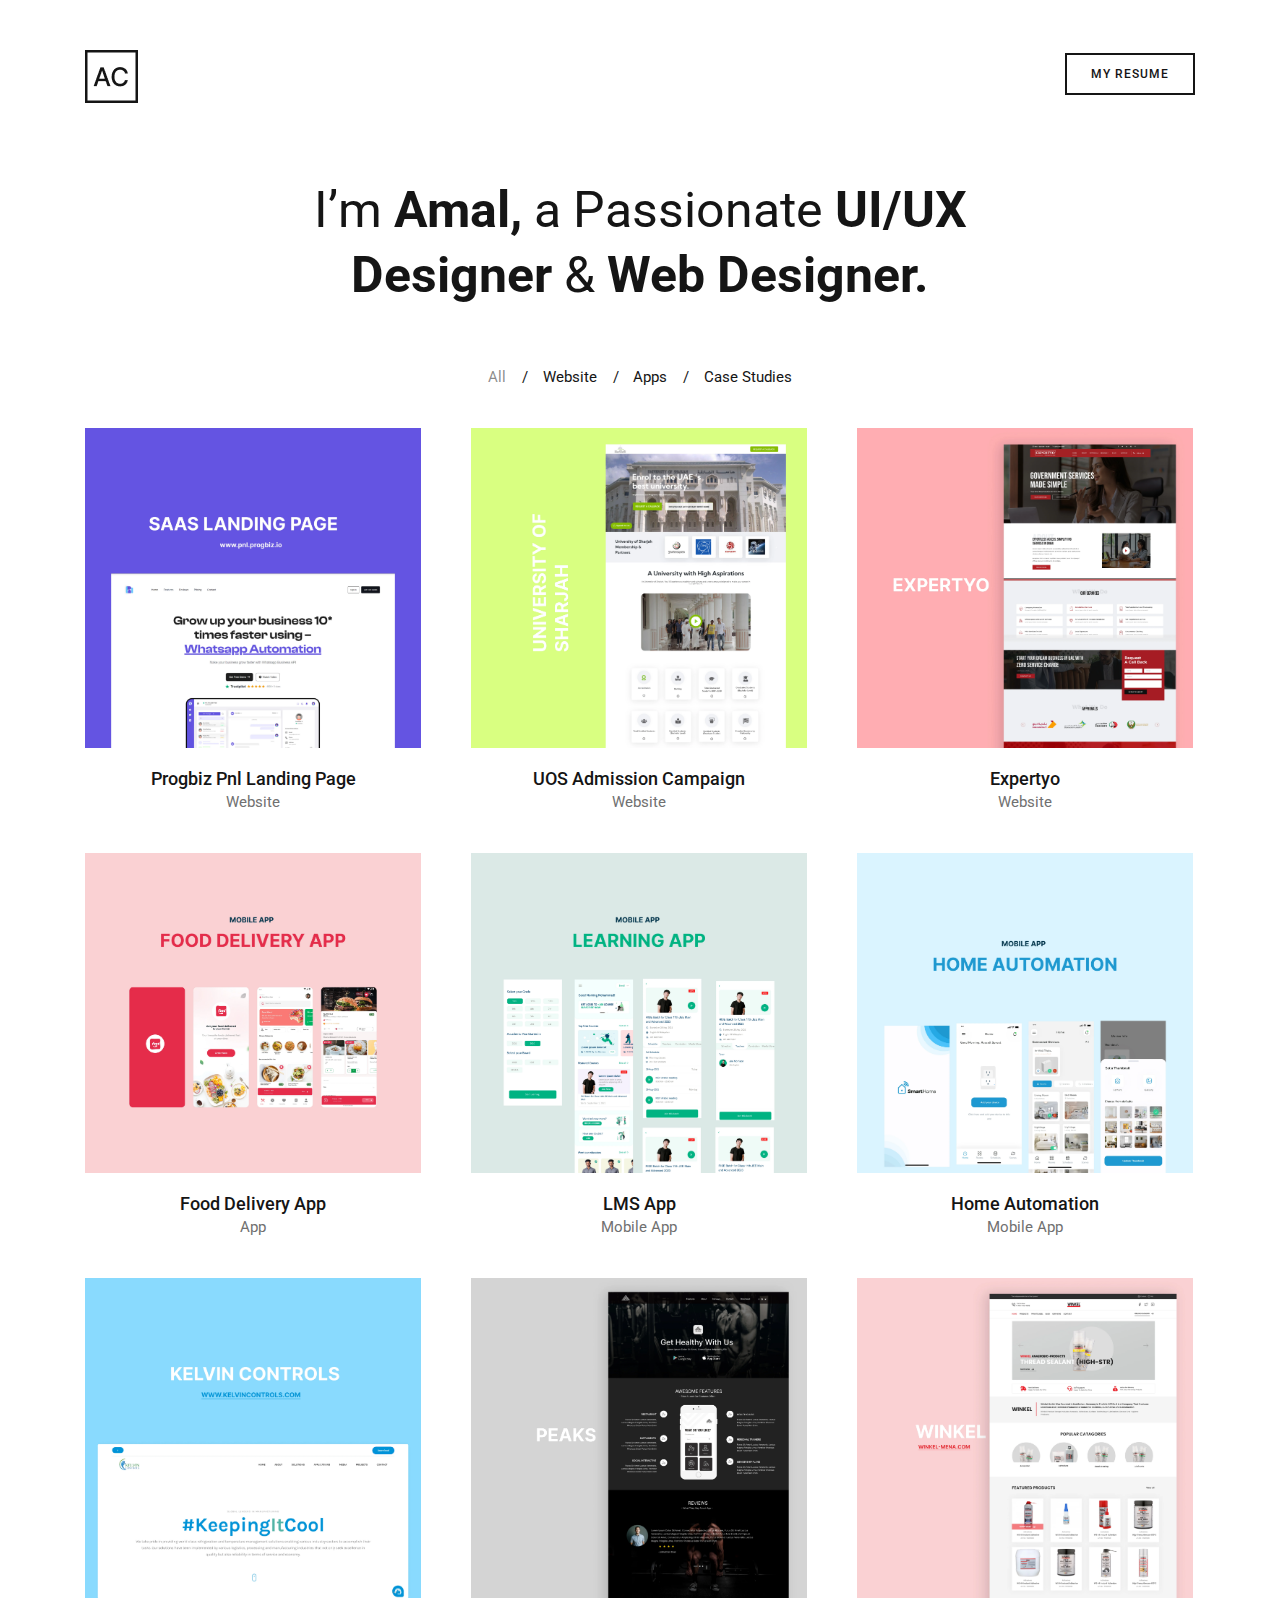
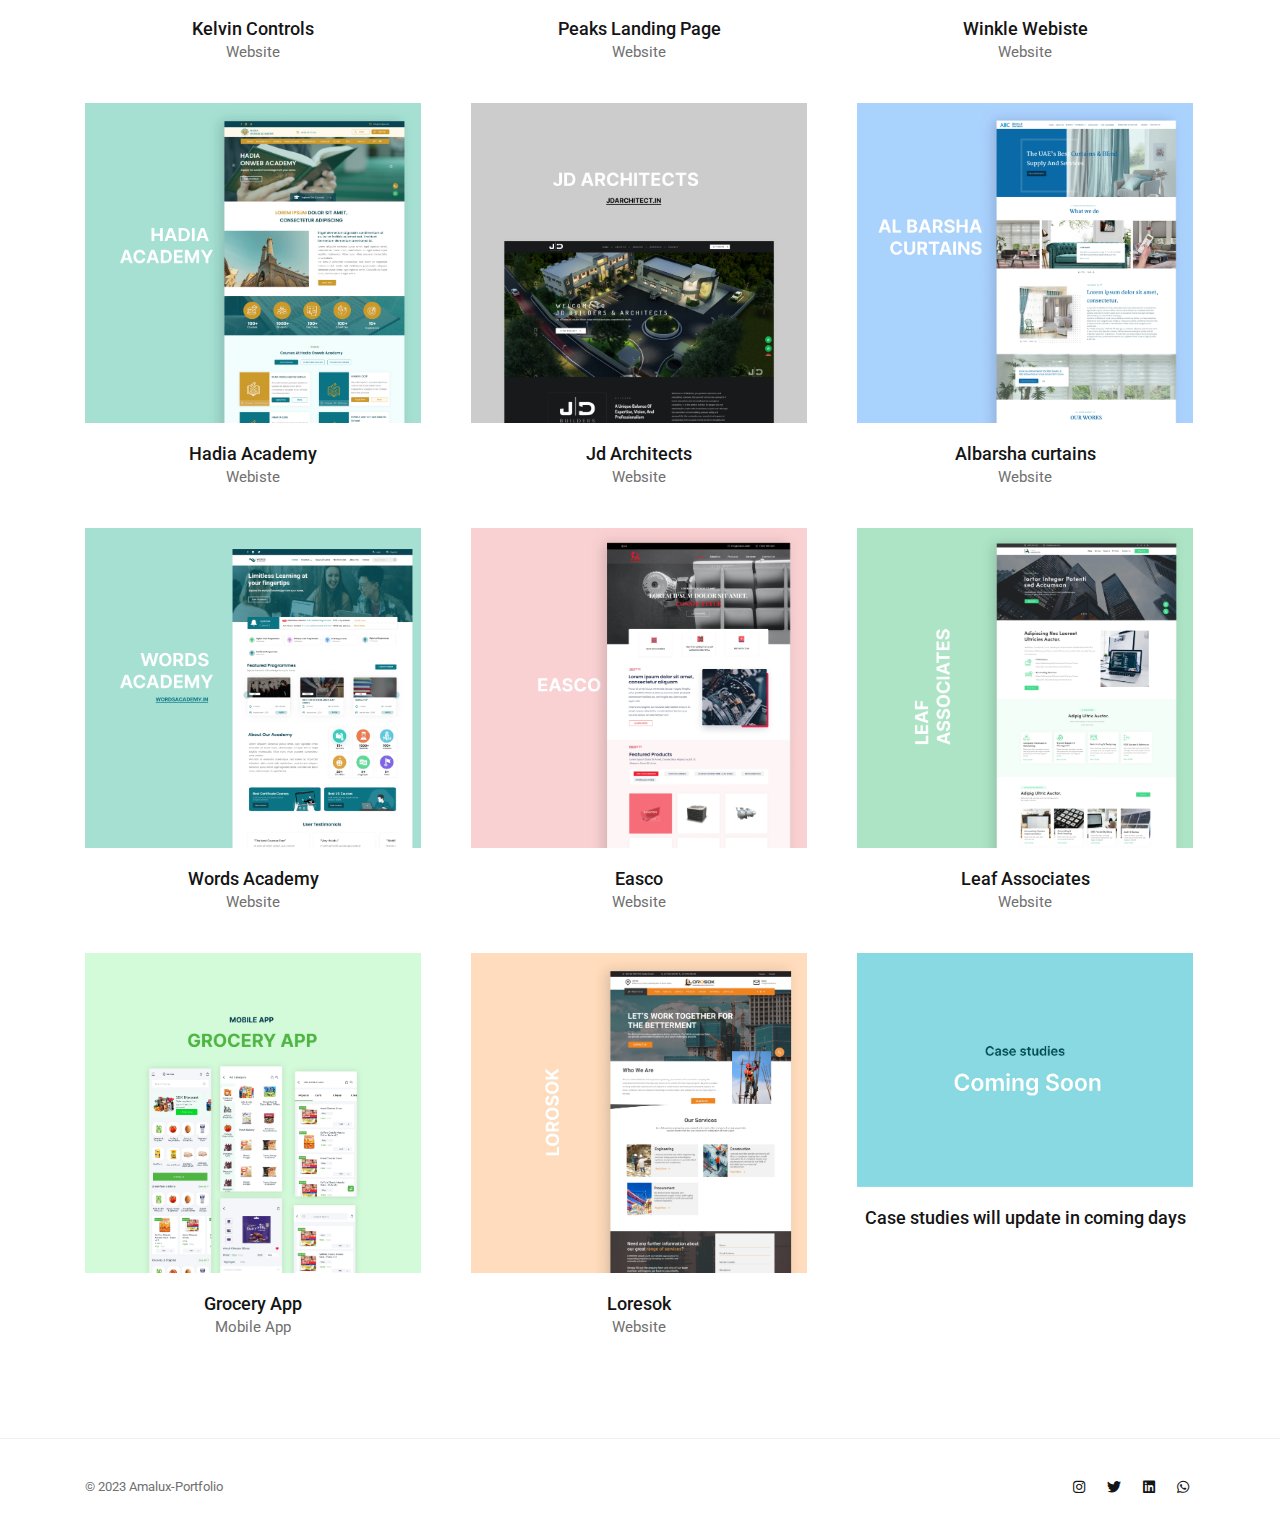
==== index.html @ b2acd4b9 "first commit" ====
<!DOCTYPE html>
<html lang="en">
    
<head>
          <!-- Document Title -->      
          <title>UI/UX Designer Portfolio | Web Designer | Frontend Designer</title>

          <!-- Metas -->      
          <meta charset="UTF-8">
          <meta name="viewport" content="width=device-width, initial-scale=1.0">
          <meta name="author" content="I’m Amal, a Passionate UI/UX Designer & Web Designer." />
          <meta property="og:title" content="Your Name - Portfolio" />
        <meta property="og:description" content="Explore the creative world of Amal. From web design to digital experiences, this portfolio showcases my journey in shaping digital landscapes." />
        <meta property="og:url" content="https://amaluix.github.io/portfolio/" />
        <meta property="og:image" content="https://amaluix.github.io/portfolio/assets/img/og-image.jpg" />
        <meta property="og:type" content="website" />
        <meta property="og:site_name" content="Amal Portfolio" />

        <!-- Favicon -->      
        <link rel="icon" type="image/png" href="assets/images/favicon.png" />

        <!-- Links -->      
        <link href="https://fonts.googleapis.com/css?family=Roboto:400,500,700&amp;subset=latin,latin-ext" rel="stylesheet" type="text/css" />
        <link rel='stylesheet' id='bootstrap-css'  href='assets/lib/bootstrap/css/bootstrap.min.css' type='text/css' media='all' />
        <link rel='stylesheet' id='font-awesome-css'  href='assets/css/icons/font-awesome.min.css' type='text/css' media='all' />       
        <link rel='stylesheet' id='swiper-css' href='assets/lib/swiper/css/swiper.min.css' type='text/css' media='all' />
        <link rel='stylesheet' id='cubeportfolio-css'  href='assets/lib/cubeportfolio/css/cubeportfolio.min.css' type='text/css' media='all' />           

        <link rel='stylesheet' id='main-css'  href='style.css' type='text/css' media='all' />

    </head>
    <body>
        <!-- Page Wrapper -->
        <div id="page" class="site">
            <div class="page-click-capture"></div>
            <header id="masthead" class="site-header hamburger-side" role="banner">		
                <div class="container">
                    <div id="site-branding">			
                        <a class="logo-brand" href="index-basic.html">
                            <img class="logo" src="assets/images/logo/logo.png" alt="Logo">					                            
                            <img class="retina-logo" src="assets/images/logo/logo2x.png" alt="Retina Logo">					                            
                        </a>	
                    </div><!-- .site-branding -->
                    <span id="ham-trigger-wrap">
                        <span class="ham-trigger">
                            <div class="btn-container button outlined">
                                <a href="blob:https://github.com/23434e71-8a68-49e6-973b-26888adf9e1a" title="Coffee Mug"  target="_self">My Resume</a>
                            </div>                          
                        </span>                            
                    </span>
                                          
                </div><!-- .wrap -->		
            </header><!-- #masthead -->


            <div class="site-content-contain">
                <div id="content" class="site-content">                    
                    <div id="primary" class="content-area">
                        <main id="main" class="site-main" role="main">
                            <article class="page">                                
                                <div class="entry-content">

                                    <div class="container m-t-25"> 
                                        <div class="row"> 
                                            <div class="col-md-12 offset-lg-2 col-lg-8 ">
                                                <div class="heading-block text-center">
                                                    <h1 class="block-size-2">
                                                        I’m <strong>Amal,</strong> a Passionate <strong>UI/UX Designer</strong> &amp; <strong>Web Designer.</strong>	
                                                    </h1>
                                                </div>

                                            </div>
                                        </div>     
                                    </div>         

                                    <div class="container m-t-32 m-b-100"> 
                                        <div class="row"> 
                                            <div class="col-sm-12">
                                                <div class="portfolio-wrap">
                                                    <!-- Portfolio Filter -->
                                                    <div id="filters-container" class="cbp-l-filters-text m-b--25">
                                                        <div data-filter="*" class="cbp-filter-item cbp-filter-item-active">					
                                                            All					
                                                        </div>                                                        
                                                        <div data-filter=".web" class="cbp-filter-item"> 
                                                           Website										        
                                                        </div>
                                                        <div data-filter=".mob" class="cbp-filter-item"> 
                                                           Apps										        
                                                        </div>
                                                        <div data-filter=".case" class="cbp-filter-item"> 
                                                           Case Studies										        
                                                         </div>
                                                       
                                                    </div><!--End #filters-container-->
                                                    <div id="portfolio-container-grid" class="cbp cbp-caption-fadeIn  cbp-caption-custom-overlay" 
                                                         data-loadmoreaction="click" data-loadnoofitems="1" data-layoutmode="masonry" data-captionanimation="custom-overlay" data-animationtype="fadeOut" 
                                                         data-gaphorizontal="40" data-gapvertical="50" data-displaytype="default" data-large-desktop="3" data-tablet-landscape="3" data-tablet-portrait="2" data-mobile="1" 
                                                         data-defaultfilter="*" >

                                                    
                                                        <div class="cbp-item  web">                                                           
                                                            <a class="cbp-caption" href="portfolio-pnl.html">
                                                                <div class="cbp-caption">		                                                                    
                                                                    <div class="cbp-caption-defaultWrap">							
                                                                        <img src="assets/img/pnl/thumb.webp" class="portfolio-thumbnail" alt="pnl" >
                                                                    </div>

                                                                    <div class="cbp-caption-activeWrap">
                                                                        <div class="cbp-l-caption-alignCenter">
                                                                            <div class="cbp-l-caption-body">
                                                                                <div class="cbp-l-caption-title">
                                                                                    <img src="assets/images/svg/overlay-arrow.svg" class="icon-arrow" alt="overlay-arrow">
                                                                                </div>                                                                          
                                                                            </div>
                                                                        </div>
                                                                    </div>
                                                                </div>  
                                                                <div class="cbp-l-grid-agency-title alignCenter">Progbiz Pnl Landing Page</div>
                                                                <div class="cbp-l-grid-agency-desc alignCenter">Website</div>
                                                            </a>                                                           
                                                        </div>

                                                        

                                                        <div class="cbp-item  web">                                                            
                                                            <a class="cbp-caption" href="portfolio-uos.html">
                                                                <div class="cbp-caption">		                                                                    
                                                                    <div class="cbp-caption-defaultWrap">							
                                                                        <img src="assets/img/uos/thumb.webp" class="portfolio-thumbnail" alt="Cardboard" >
                                                                    </div>

                                                                    <div class="cbp-caption-activeWrap">
                                                                        <div class="cbp-l-caption-alignCenter">
                                                                            <div class="cbp-l-caption-body">
                                                                                <div class="cbp-l-caption-title">
                                                                                    <img src="assets/images/svg/overlay-arrow.svg" class="icon-arrow" alt="overlay-arrow">
                                                                                </div>                                                                          
                                                                            </div>
                                                                        </div>
                                                                    </div>
                                                                </div>  
                                                                <div class="cbp-l-grid-agency-title alignCenter">UOS Admission Campaign</div>
                                                                <div class="cbp-l-grid-agency-desc alignCenter">Website</div>
                                                            </a>                                                            
                                                        </div>

                                                        <div class="cbp-item  web">                                                            
                                                            <a class="cbp-caption" href="portfolio-expertyo.html">
                                                                <div class="cbp-caption">		                                                                    
                                                                    <div class="cbp-caption-defaultWrap">							
                                                                        <img src="assets/img/expertyo/thumb.webp" class="portfolio-thumbnail" alt="Wristband" >
                                                                    </div>

                                                                    <div class="cbp-caption-activeWrap">
                                                                        <div class="cbp-l-caption-alignCenter">
                                                                            <div class="cbp-l-caption-body">
                                                                                <div class="cbp-l-caption-title">
                                                                                    <img src="assets/images/svg/overlay-arrow.svg" class="icon-arrow" alt="overlay-arrow">
                                                                                </div>                                                                          
                                                                            </div>
                                                                        </div>
                                                                    </div>
                                                                </div>  
                                                                <div class="cbp-l-grid-agency-title alignCenter">Expertyo</div>
                                                                <div class="cbp-l-grid-agency-desc alignCenter">Website</div>
                                                            </a>                                                            
                                                        </div>

                                                        <div class="cbp-item  mob">
                                                            <a class="cbp-caption cbp-lightbox" data-title="fooddelivery" href="assets/img/fooddelivery/thumb.webp" >
                                                                <div class="cbp-caption">		                                                                    
                                                                    <div class="cbp-caption-defaultWrap">							
                                                                        <img src="assets/img/fooddelivery/thumb.webp" class="portfolio-thumbnail" alt="fooddelivery" >
                                                                    </div>

                                                                    <div class="cbp-caption-activeWrap">
                                                                        <div class="cbp-l-caption-alignCenter">
                                                                            <div class="cbp-l-caption-body">
                                                                                <div class="cbp-l-caption-title">
                                                                                    <img src="assets/images/svg/overlay-arrow.svg" class="icon-arrow" alt="overlay-arrow">
                                                                                </div>                                                                          
                                                                            </div>
                                                                        </div>
                                                                    </div>
                                                                </div>  
                                                                <div class="cbp-l-grid-agency-title alignCenter">Food Delivery App</div>
                                                                <div class="cbp-l-grid-agency-desc alignCenter">App</div>
                                                            </a>                                                            
                                                        </div>

                                                        <div class="cbp-item  mob">
                                                            <a class="cbp-caption cbp-lightbox" data-title="lms" href="assets/img/lms/thumb.webp" >
                                                                <div class="cbp-caption">		                                                                    
                                                                    <div class="cbp-caption-defaultWrap">							
                                                                        <img src="assets/img/lms/thumb.webp" class="portfolio-thumbnail" alt="lms" >
                                                                    </div>

                                                                    <div class="cbp-caption-activeWrap">
                                                                        <div class="cbp-l-caption-alignCenter">
                                                                            <div class="cbp-l-caption-body">
                                                                                <div class="cbp-l-caption-title">
                                                                                    <img src="assets/images/svg/overlay-arrow.svg" class="icon-arrow" alt="overlay-arrow">
                                                                                </div>                                                                          
                                                                            </div>
                                                                        </div>
                                                                    </div>
                                                                </div>  
                                                                <div class="cbp-l-grid-agency-title alignCenter">LMS App</div>
                                                                <div class="cbp-l-grid-agency-desc alignCenter">Mobile App</div>
                                                            </a>                                                            
                                                        </div>


                                                        <div class="cbp-item  mob">                                                            
                                                            <a class="cbp-caption" href="#">
                                                                <div class="cbp-caption">		                                                                    
                                                                    <div class="cbp-caption-defaultWrap">							
                                                                        <img src="assets/img/automation/thumb.webp" class="portfolio-thumbnail" alt="automation" >
                                                                    </div>
                                                                    <div class="cbp-caption-activeWrap">
                                                                        <div class="cbp-l-caption-alignCenter">
                                                                            <div class="cbp-l-caption-body">
                                                                                <div class="cbp-l-caption-title">
                                                                                    <img src="assets/images/svg/overlay-arrow.svg" class="icon-arrow" alt="overlay-arrow">
                                                                                </div>                                                                          
                                                                            </div>
                                                                        </div>
                                                                    </div>
                                                                </div>  
                                                                <div class="cbp-l-grid-agency-title alignCenter">Home Automation</div>
                                                                <div class="cbp-l-grid-agency-desc alignCenter">Mobile App</div>
                                                            </a>                                                            
                                                        </div>

                                                        <div class="cbp-item  logo">                                                           
                                                            <a class="cbp-caption" href="portfolio-kelvin.html">
                                                                <div class="cbp-caption">		                                                                    
                                                                    <div class="cbp-caption-defaultWrap">							
                                                                        <img src="/assets/img/kelvin/thumb.webp" class="portfolio-thumbnail" alt="Kelvin Controls" >
                                                                    </div>

                                                                    <div class="cbp-caption-activeWrap">
                                                                        <div class="cbp-l-caption-alignCenter">
                                                                            <div class="cbp-l-caption-body">
                                                                                <div class="cbp-l-caption-title">
                                                                                    <img src="assets/images/svg/overlay-arrow.svg" class="icon-arrow" alt="overlay-arrow">
                                                                                </div>                                                                          
                                                                            </div>
                                                                        </div>
                                                                    </div>
                                                                </div>  
                                                                <div class="cbp-l-grid-agency-title alignCenter">Kelvin Controls </div>
                                                                <div class="cbp-l-grid-agency-desc alignCenter">Website</div>
                                                            </a>                                                            
                                                        </div>

                                                        <div class="cbp-item  logo">                                                           
                                                            <a class="cbp-caption" href="portfolio-peaks.html">
                                                                <div class="cbp-caption">		                                                                    
                                                                    <div class="cbp-caption-defaultWrap">							
                                                                        <img src="/assets/img/peaks/thumb.webp" class="portfolio-thumbnail" alt="Peaks" >
                                                                    </div>

                                                                    <div class="cbp-caption-activeWrap">
                                                                        <div class="cbp-l-caption-alignCenter">
                                                                            <div class="cbp-l-caption-body">
                                                                                <div class="cbp-l-caption-title">
                                                                                    <img src="assets/images/svg/overlay-arrow.svg" class="icon-arrow" alt="overlay-arrow">
                                                                                </div>                                                                          
                                                                            </div>
                                                                        </div>
                                                                    </div>
                                                                </div>  
                                                                <div class="cbp-l-grid-agency-title alignCenter">Peaks Landing Page</div>
                                                                <div class="cbp-l-grid-agency-desc alignCenter">Website</div>
                                                            </a>                                                            
                                                        </div>

                                                        <div class="cbp-item  logo">                                                           
                                                            <a class="cbp-caption" href="portfolio-winkle.html">
                                                                <div class="cbp-caption">		                                                                    
                                                                    <div class="cbp-caption-defaultWrap">							
                                                                        <img src="/assets/img/winkle/thumb.webp" class="portfolio-thumbnail" alt="Jar" >
                                                                    </div>

                                                                    <div class="cbp-caption-activeWrap">
                                                                        <div class="cbp-l-caption-alignCenter">
                                                                            <div class="cbp-l-caption-body">
                                                                                <div class="cbp-l-caption-title">
                                                                                    <img src="assets/images/svg/overlay-arrow.svg" class="icon-arrow" alt="overlay-arrow">
                                                                                </div>                                                                          
                                                                            </div>
                                                                        </div>
                                                                    </div>
                                                                </div>  
                                                                <div class="cbp-l-grid-agency-title alignCenter">Winkle Webiste</div>
                                                                <div class="cbp-l-grid-agency-desc alignCenter">Website</div>
                                                            </a>                                                            
                                                        </div>

                                                        <div class="cbp-item  web">                                                            
                                                            <a class="cbp-caption" href="portfolio-hadia.html">
                                                                <div class="cbp-caption">		                                                                    
                                                                    <div class="cbp-caption-defaultWrap">							
                                                                        <img src="assets/img/hadia/thumb.webp" class="portfolio-thumbnail" alt="Business Card" >
                                                                    </div>
                                                                    <div class="cbp-caption-activeWrap">
                                                                        <div class="cbp-l-caption-alignCenter">
                                                                            <div class="cbp-l-caption-body">
                                                                                <div class="cbp-l-caption-title">
                                                                                    <img src="assets/images/svg/overlay-arrow.svg" class="icon-arrow" alt="overlay-arrow">
                                                                                </div>                                                                          
                                                                            </div>
                                                                        </div>
                                                                    </div>
                                                                </div>  
                                                                <div class="cbp-l-grid-agency-title alignCenter">Hadia Academy</div>
                                                                <div class="cbp-l-grid-agency-desc alignCenter">Webiste</div>
                                                            </a>                                                            
                                                        </div>

                                                        <div class="cbp-item  web">                                                            
                                                            <a class="cbp-caption" href="portfolio-jd.html">
                                                                <div class="cbp-caption">		                                                                    
                                                                    <div class="cbp-caption-defaultWrap">							
                                                                        <img src="assets/img/jd/thumb.webp" class="portfolio-thumbnail" alt="jd" >
                                                                    </div>

                                                                    <div class="cbp-caption-activeWrap">
                                                                        <div class="cbp-l-caption-alignCenter">
                                                                            <div class="cbp-l-caption-body">
                                                                                <div class="cbp-l-caption-title">
                                                                                    <img src="assets/images/svg/overlay-arrow.svg" class="icon-arrow" alt="overlay-arrow">
                                                                                </div>                                                                          
                                                                            </div>
                                                                        </div>
                                                                    </div>
                                                                </div>  
                                                                <div class="cbp-l-grid-agency-title alignCenter">Jd Architects </div>
                                                                <div class="cbp-l-grid-agency-desc alignCenter">Website</div>
                                                            </a>                                                            
                                                        </div>     
                                                        
                                                        <div class="cbp-item  web">                                                            
                                                            <a class="cbp-caption cbp-lightbox" data-title="lms" href="assets/img/curtains/thumb.webp" >
                                                                <div class="cbp-caption">		                                                                    
                                                                    <div class="cbp-caption-defaultWrap">							
                                                                        <img src="assets/img/curtains/thumb.webp" class="portfolio-thumbnail" alt="curtains" >
                                                                    </div>

                                                                    <div class="cbp-caption-activeWrap">
                                                                        <div class="cbp-l-caption-alignCenter">
                                                                            <div class="cbp-l-caption-body">
                                                                                <div class="cbp-l-caption-title">
                                                                                    <img src="assets/images/svg/overlay-arrow.svg" class="icon-arrow" alt="overlay-arrow">
                                                                                </div>                                                                          
                                                                            </div>
                                                                        </div>
                                                                    </div>
                                                                </div>  
                                                                <div class="cbp-l-grid-agency-title alignCenter">Albarsha curtains</div>
                                                                <div class="cbp-l-grid-agency-desc alignCenter">Website</div>
                                                            </a>                                                            
                                                        </div>  
                                                        <div class="cbp-item  web">                                                            
                                                            <a class="cbp-caption cbp-lightbox" data-title="lms" href="assets/img/words-acdemy/thumb.webp">
                                                                <div class="cbp-caption">		                                                                    
                                                                    <div class="cbp-caption-defaultWrap">							
                                                                        <img src="assets/img/words-acdemy/thumb.webp" class="portfolio-thumbnail" alt="words-academy" >
                                                                    </div>

                                                                    <div class="cbp-caption-activeWrap">
                                                                        <div class="cbp-l-caption-alignCenter">
                                                                            <div class="cbp-l-caption-body">
                                                                                <div class="cbp-l-caption-title">
                                                                                    <img src="assets/images/svg/overlay-arrow.svg" class="icon-arrow" alt="overlay-arrow">
                                                                                </div>                                                                          
                                                                            </div>
                                                                        </div>
                                                                    </div>
                                                                </div>  
                                                                <div class="cbp-l-grid-agency-title alignCenter">Words Academy</div>
                                                                <div class="cbp-l-grid-agency-desc alignCenter">Website</div>
                                                            </a>                                                            
                                                        </div>  
                                                        <div class="cbp-item  web">                                                            
                                                            <a class="cbp-caption cbp-lightbox" data-title="lms" href="assets/img/easco/thumb.webp">
                                                                <div class="cbp-caption">		                                                                    
                                                                    <div class="cbp-caption-defaultWrap">							
                                                                        <img src="assets/img/easco/thumb.webp" class="portfolio-thumbnail" alt="easco" >
                                                                    </div>

                                                                    <div class="cbp-caption-activeWrap">
                                                                        <div class="cbp-l-caption-alignCenter">
                                                                            <div class="cbp-l-caption-body">
                                                                                <div class="cbp-l-caption-title">
                                                                                    <img src="assets/images/svg/overlay-arrow.svg" class="icon-arrow" alt="overlay-arrow">
                                                                                </div>                                                                          
                                                                            </div>
                                                                        </div>
                                                                    </div>
                                                                </div>  
                                                                <div class="cbp-l-grid-agency-title alignCenter">Easco</div>
                                                                <div class="cbp-l-grid-agency-desc alignCenter">Website</div>
                                                            </a>                                                            
                                                        </div>  
                                                        <div class="cbp-item  web">                                                            
                                                            <a class="cbp-caption cbp-lightbox" data-title="lms" href="assets/img/leaf/thumb.webp">
                                                                <div class="cbp-caption">		                                                                    
                                                                    <div class="cbp-caption-defaultWrap">							
                                                                        <img src="assets/img/leaf/thumb.webp" class="portfolio-thumbnail" alt="leaf" >
                                                                    </div>

                                                                    <div class="cbp-caption-activeWrap">
                                                                        <div class="cbp-l-caption-alignCenter">
                                                                            <div class="cbp-l-caption-body">
                                                                                <div class="cbp-l-caption-title">
                                                                                    <img src="assets/images/svg/overlay-arrow.svg" class="icon-arrow" alt="overlay-arrow">
                                                                                </div>                                                                          
                                                                            </div>
                                                                        </div>
                                                                    </div>
                                                                </div>  
                                                                <div class="cbp-l-grid-agency-title alignCenter">Leaf Associates </div>
                                                                <div class="cbp-l-grid-agency-desc alignCenter">Website</div>
                                                            </a>                                                            
                                                        </div>  
                                                        <div class="cbp-item  mob">                                                            
                                                            <a class="cbp-caption cbp-lightbox" data-title="lms" href="assets/img/grocery/thumb.webp">
                                                                <div class="cbp-caption">		                                                                    
                                                                    <div class="cbp-caption-defaultWrap">							
                                                                        <img src="assets/img/grocery/thumb.webp" class="portfolio-thumbnail" alt="app" >
                                                                    </div>

                                                                    <div class="cbp-caption-activeWrap">
                                                                        <div class="cbp-l-caption-alignCenter">
                                                                            <div class="cbp-l-caption-body">
                                                                                <div class="cbp-l-caption-title">
                                                                                    <img src="assets/images/svg/overlay-arrow.svg" class="icon-arrow" alt="overlay-arrow">
                                                                                </div>                                                                          
                                                                            </div>
                                                                        </div>
                                                                    </div>
                                                                </div>  
                                                                <div class="cbp-l-grid-agency-title alignCenter">Grocery App </div>
                                                                <div class="cbp-l-grid-agency-desc alignCenter">Mobile App</div>
                                                            </a>                                                            
                                                        </div>  

                                                        <div class="cbp-item  web">                                                            
                                                            <a class="cbp-caption cbp-lightbox" data-title="Website" href="assets/img/loresok/thumb.webp">
                                                                <div class="cbp-caption">		                                                                    
                                                                    <div class="cbp-caption-defaultWrap">							
                                                                        <img src="assets/img/loresok/thumb.webp" class="portfolio-thumbnail" alt="app" >
                                                                    </div>

                                                                    <div class="cbp-caption-activeWrap">
                                                                        <div class="cbp-l-caption-alignCenter">
                                                                            <div class="cbp-l-caption-body">
                                                                                <div class="cbp-l-caption-title">
                                                                                    <img src="assets/images/svg/overlay-arrow.svg" class="icon-arrow" alt="overlay-arrow">
                                                                                </div>                                                                          
                                                                            </div>
                                                                        </div>
                                                                    </div>
                                                                </div>  
                                                                <div class="cbp-l-grid-agency-title alignCenter">Loresok </div>
                                                                <div class="cbp-l-grid-agency-desc alignCenter">Website</div>
                                                            </a>                                                            
                                                        </div>  

                                                        <div class="cbp-item  case">                                                            
                                                            <a class="cbp-caption"  href="#">
                                                                <div class="cbp-caption">		                                                                    
                                                                    <div class="cbp-caption-defaultWrap">							
                                                                        <img src="assets/images/empty.jpg" class="portfolio-thumbnail" alt="empty" >
                                                                    </div>

                                                                </div>  
                                                                <div class="cbp-l-grid-agency-title alignCenter">Case studies will update in coming days </div>
                                                                
                                                            </a>                                                            
                                                        </div>  


                                                    </div><!--End #grid-container-->
                                                </div>                                               
                                            </div>
                                        </div>
                                    </div>    <!--grid-container-->
                                    
                                </div>
                            </article>
                        </main><!-- #main -->
                    </div><!-- #primary -->  

                    <a id="gotoTop" href="#" class="scroll-top-link" data-easing="easeOutQuad" data-speed="700" ><i class="fa fa-angle-up"></i></a>
                </div><!-- #content -->

                <footer id="footer" class="site-footer standard" role="contentinfo">
                    <div class="container">
                        <div class="site-info">			
                            <p class="copyright">
                                © 2023 Amalux-Portfolio	
                            </p>
                        </div>    
                        <nav class="footer-socials" role="navigation" aria-label="Footer Social Links Menu">                           
                            <ul id="social-media-footer" class="social-links-menu">
                                <li><a href="#"><i class="fab fa-instagram"></i></a></li>
                                <li><a href="#"><i class="fab fa-twitter"></i></a></li>
                                <li><a href="#"><i class="fab fa-linkedin"></i></a></li>
                                <li><a href="#"><i class="fab fa-whatsapp"></i></a></li>    
                            </ul>
                        </nav>                        
                    </div>            
                </footer>  
            </div> <!-- .site-content-contain -->        

        </div>    
        <!-- Page Wrapper Ends -->

        <!--  Scripts -->
        <script type='text/javascript' src='assets/js/vendor/jquery-1.12.4.min.js'></script>
        <script type='text/javascript' src='assets/js/vendor/TweenMax.min.js'></script>        
        <script type='text/javascript' src='assets/js/vendor/headsup.min.js'></script>        
        <script type='text/javascript' src='assets/js/vendor/jquery.easing.min.1.3.js'></script>     
        <script type='text/javascript' src='assets/lib/cubeportfolio/js/jquery.cubeportfolio.min.js'></script>
        <script type='text/javascript' src='assets/lib/swiper/js/swiper.min.js'></script>        

        <script type='text/javascript' src='assets/js/main.js'></script>       
        <!--  Scripts Ends -->
    </body>

</html>
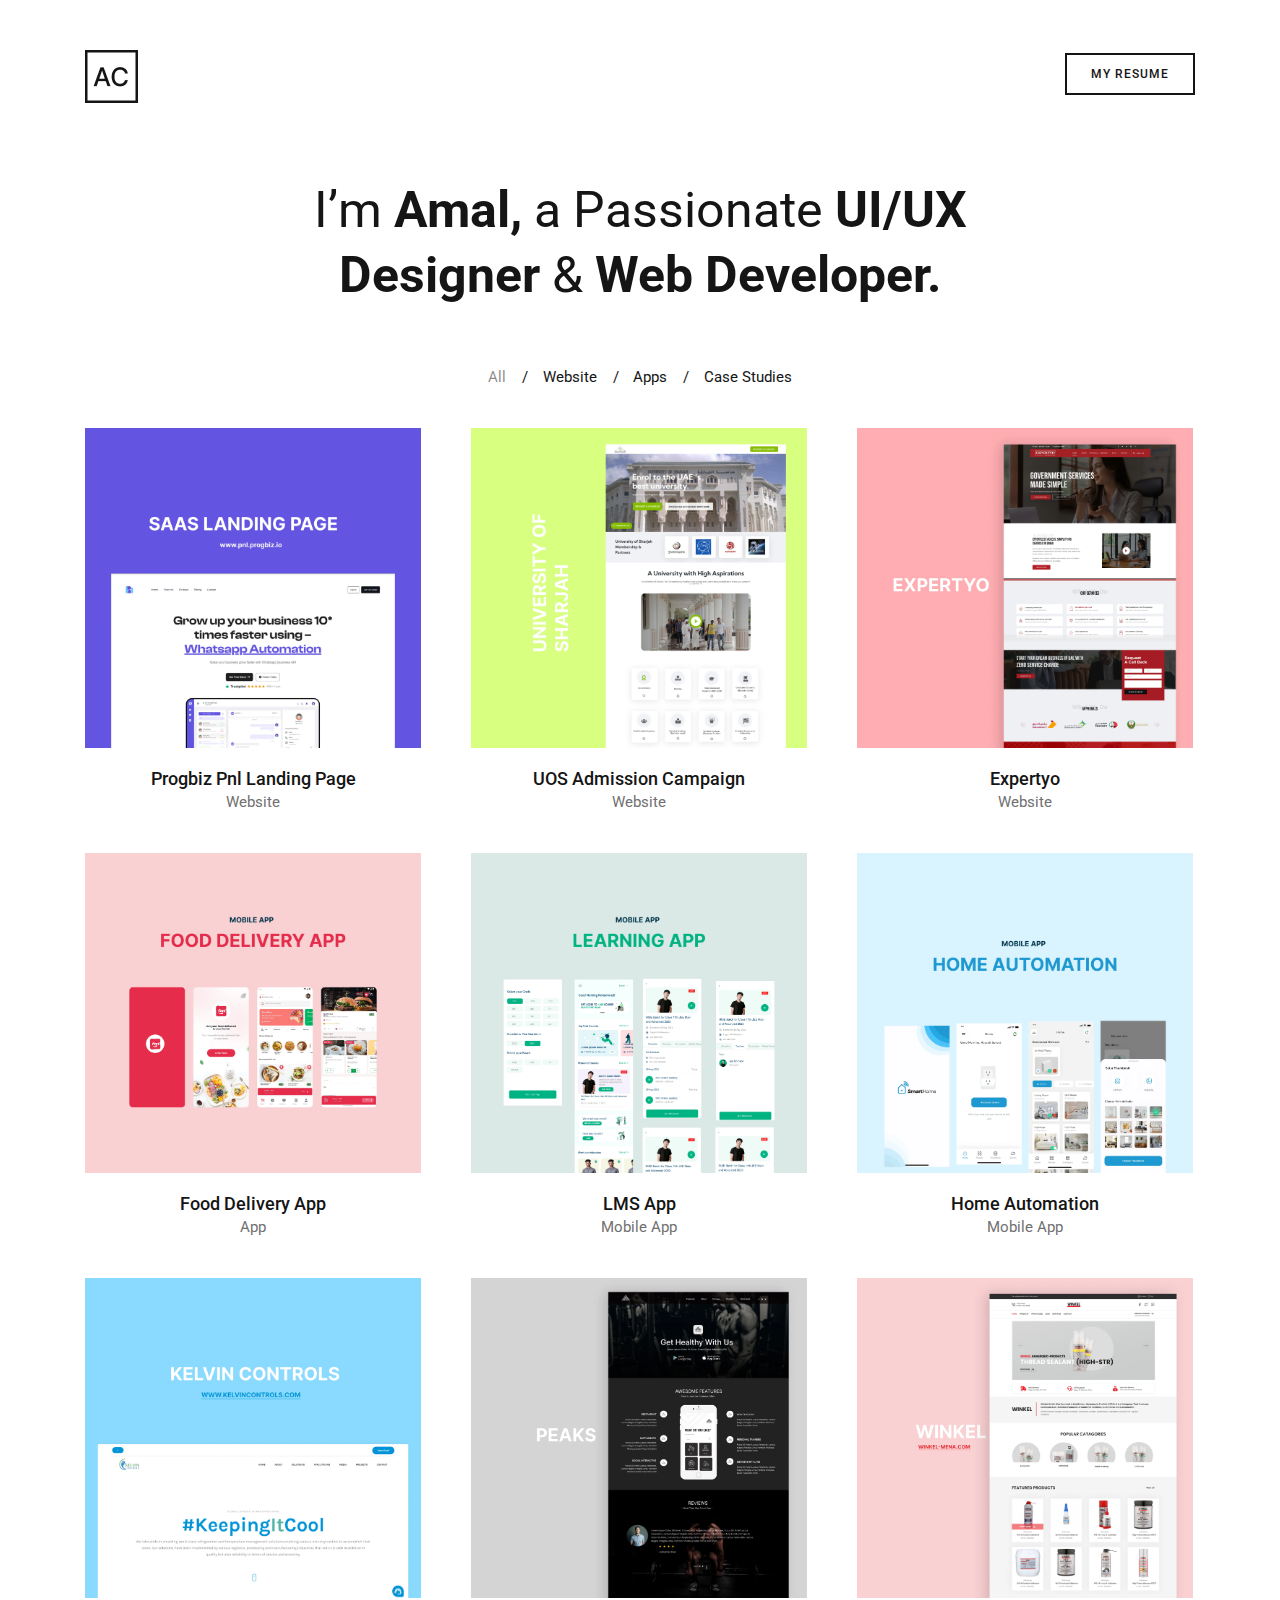
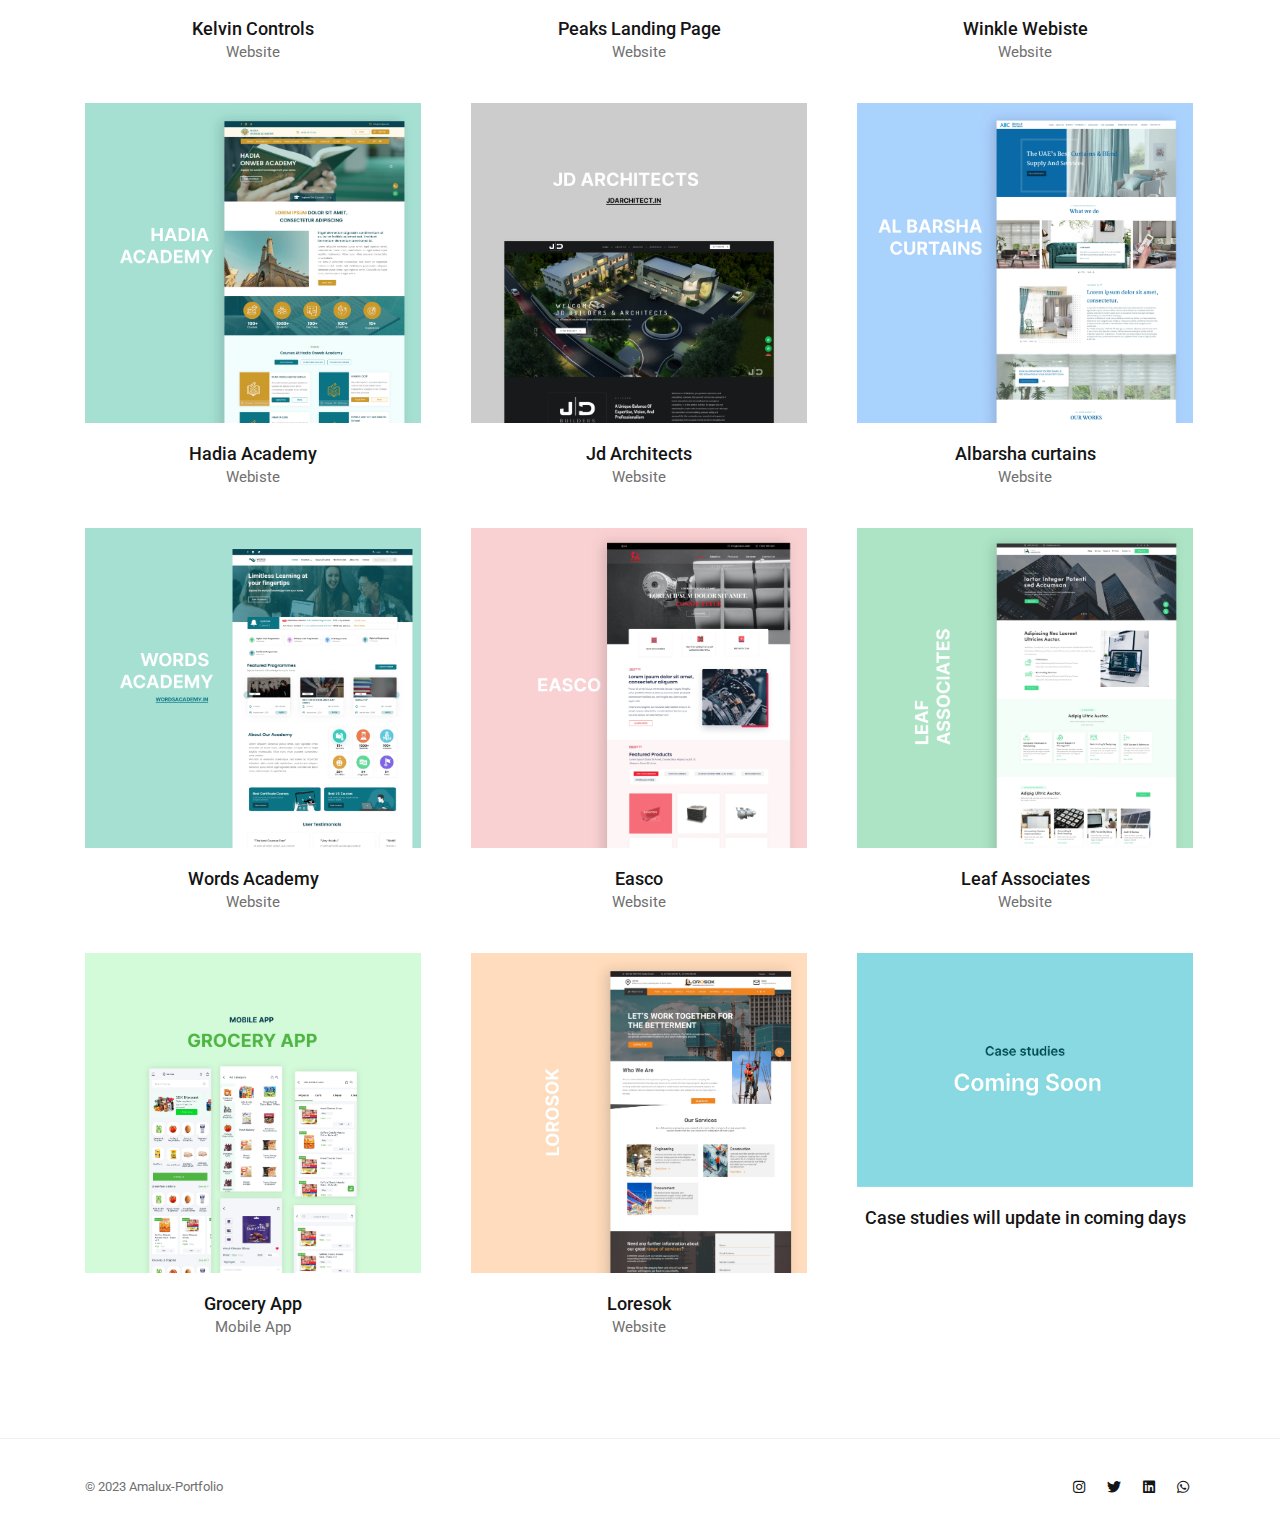
==== commit 4b6203e3: "update" ====
--- a/index.html
+++ b/index.html
@@ -9,7 +9,7 @@
           <meta charset="UTF-8">
           <meta name="viewport" content="width=device-width, initial-scale=1.0">
           <meta name="author" content="I’m Amal, a Passionate UI/UX Designer & Web Designer." />
-          <meta property="og:title" content="Your Name - Portfolio" />
+          <meta property="og:title" content="Amal - Portfolio" />
         <meta property="og:description" content="Explore the creative world of Amal. From web design to digital experiences, this portfolio showcases my journey in shaping digital landscapes." />
         <meta property="og:url" content="https://amaluix.github.io/portfolio/" />
         <meta property="og:image" content="https://amaluix.github.io/portfolio/assets/img/og-image.jpg" />
@@ -44,7 +44,7 @@
                     <span id="ham-trigger-wrap">
                         <span class="ham-trigger">
                             <div class="btn-container button outlined">
-                                <a href="blob:https://github.com/23434e71-8a68-49e6-973b-26888adf9e1a" title="Coffee Mug"  target="_self">My Resume</a>
+                                <a href="assets/Amal-UIUX-Web-Designer-3yr-exp.pdf" title="Resume"  target="_self">My Resume</a>
                             </div>                          
                         </span>                            
                     </span>
@@ -65,7 +65,7 @@
                                             <div class="col-md-12 offset-lg-2 col-lg-8 ">
                                                 <div class="heading-block text-center">
                                                     <h1 class="block-size-2">
-                                                        I’m <strong>Amal,</strong> a Passionate <strong>UI/UX Designer</strong> &amp; <strong>Web Designer.</strong>	
+                                                        I’m <strong>Amal,</strong> a Passionate <strong>UI/UX Designer</strong> &amp; <strong>Web Developer.</strong>	
                                                     </h1>
                                                 </div>
 
@@ -237,7 +237,7 @@
                                                             <a class="cbp-caption" href="portfolio-kelvin.html">
                                                                 <div class="cbp-caption">		                                                                    
                                                                     <div class="cbp-caption-defaultWrap">							
-                                                                        <img src="/assets/img/kelvin/thumb.webp" class="portfolio-thumbnail" alt="Kelvin Controls" >
+                                                                        <img src="assets/img/kelvin/thumb.webp" class="portfolio-thumbnail" alt="Kelvin Controls" >
                                                                     </div>
 
                                                                     <div class="cbp-caption-activeWrap">
@@ -259,7 +259,7 @@
                                                             <a class="cbp-caption" href="portfolio-peaks.html">
                                                                 <div class="cbp-caption">		                                                                    
                                                                     <div class="cbp-caption-defaultWrap">							
-                                                                        <img src="/assets/img/peaks/thumb.webp" class="portfolio-thumbnail" alt="Peaks" >
+                                                                        <img src="assets/img/peaks/thumb.webp" class="portfolio-thumbnail" alt="Peaks" >
                                                                     </div>
 
                                                                     <div class="cbp-caption-activeWrap">
@@ -281,7 +281,7 @@
                                                             <a class="cbp-caption" href="portfolio-winkle.html">
                                                                 <div class="cbp-caption">		                                                                    
                                                                     <div class="cbp-caption-defaultWrap">							
-                                                                        <img src="/assets/img/winkle/thumb.webp" class="portfolio-thumbnail" alt="Jar" >
+                                                                        <img src="assets/img/winkle/thumb.webp" class="portfolio-thumbnail" alt="Jar" >
                                                                     </div>
 
                                                                     <div class="cbp-caption-activeWrap">
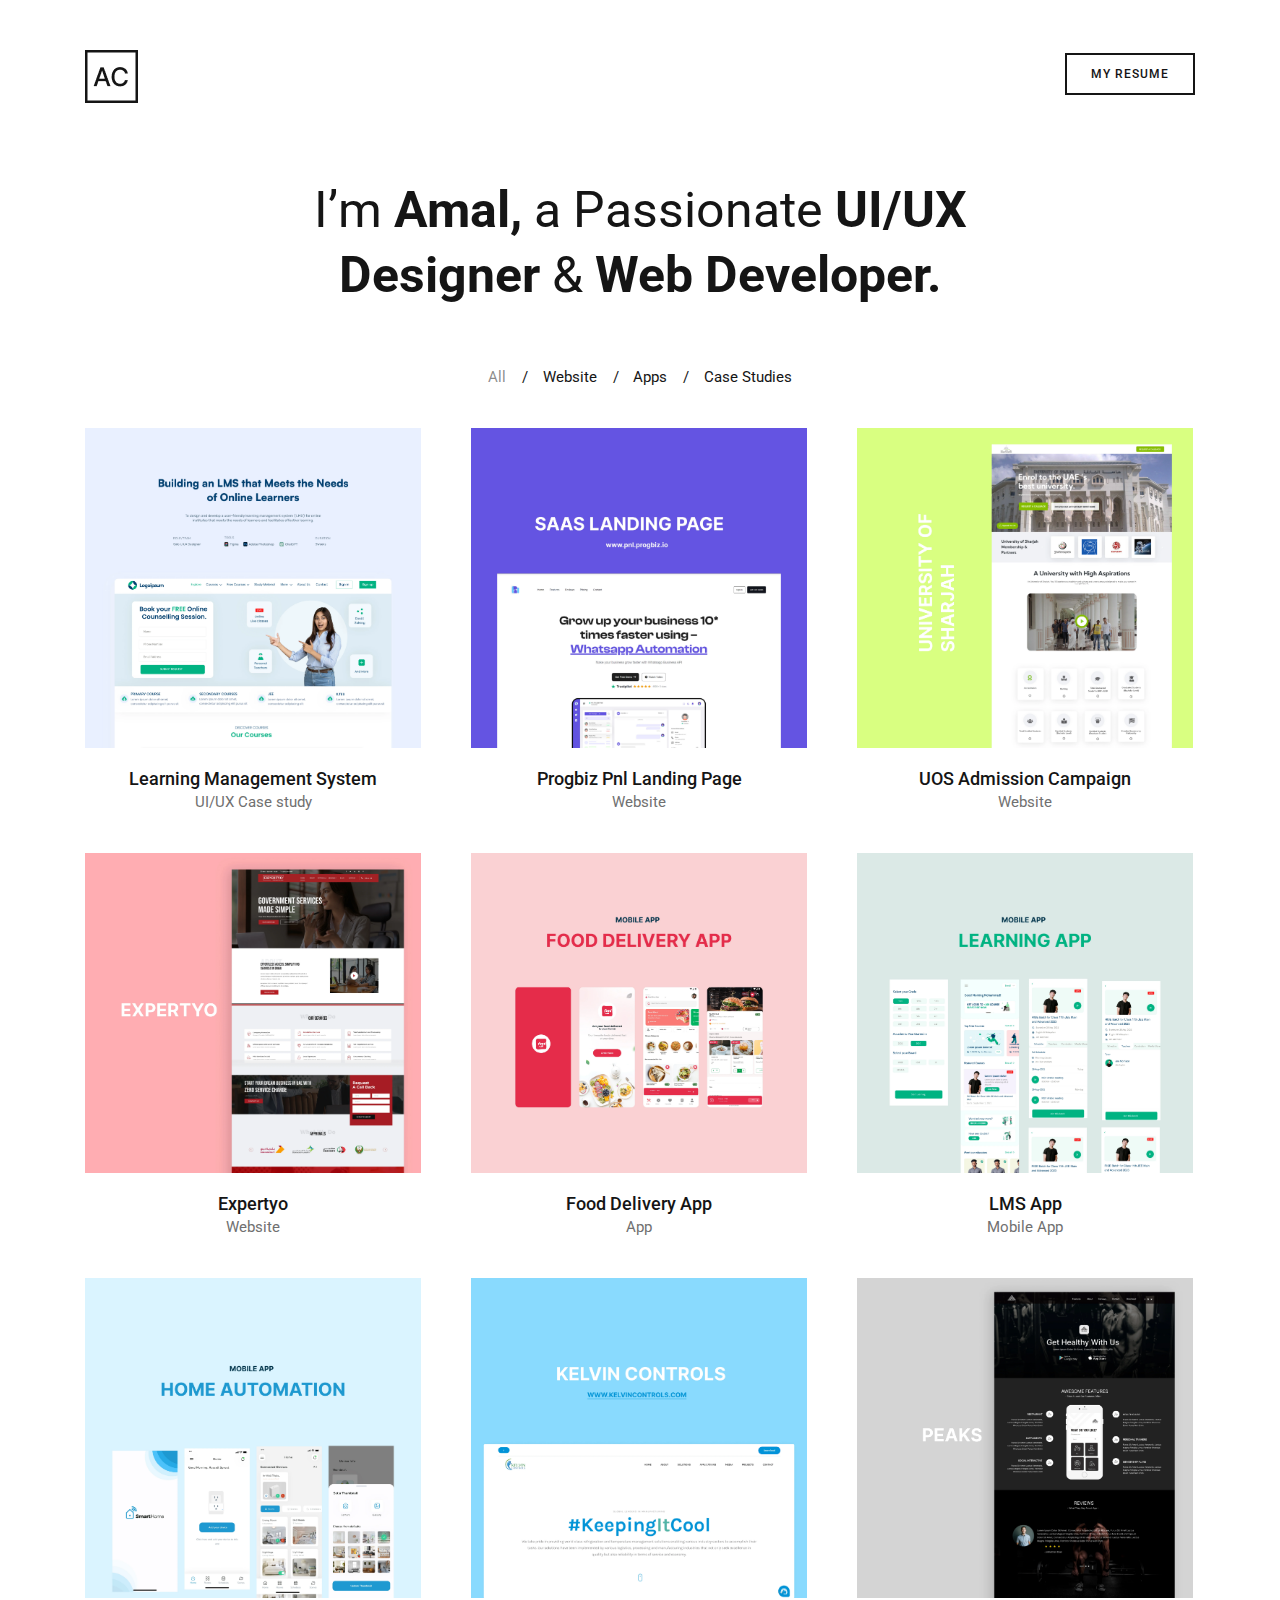
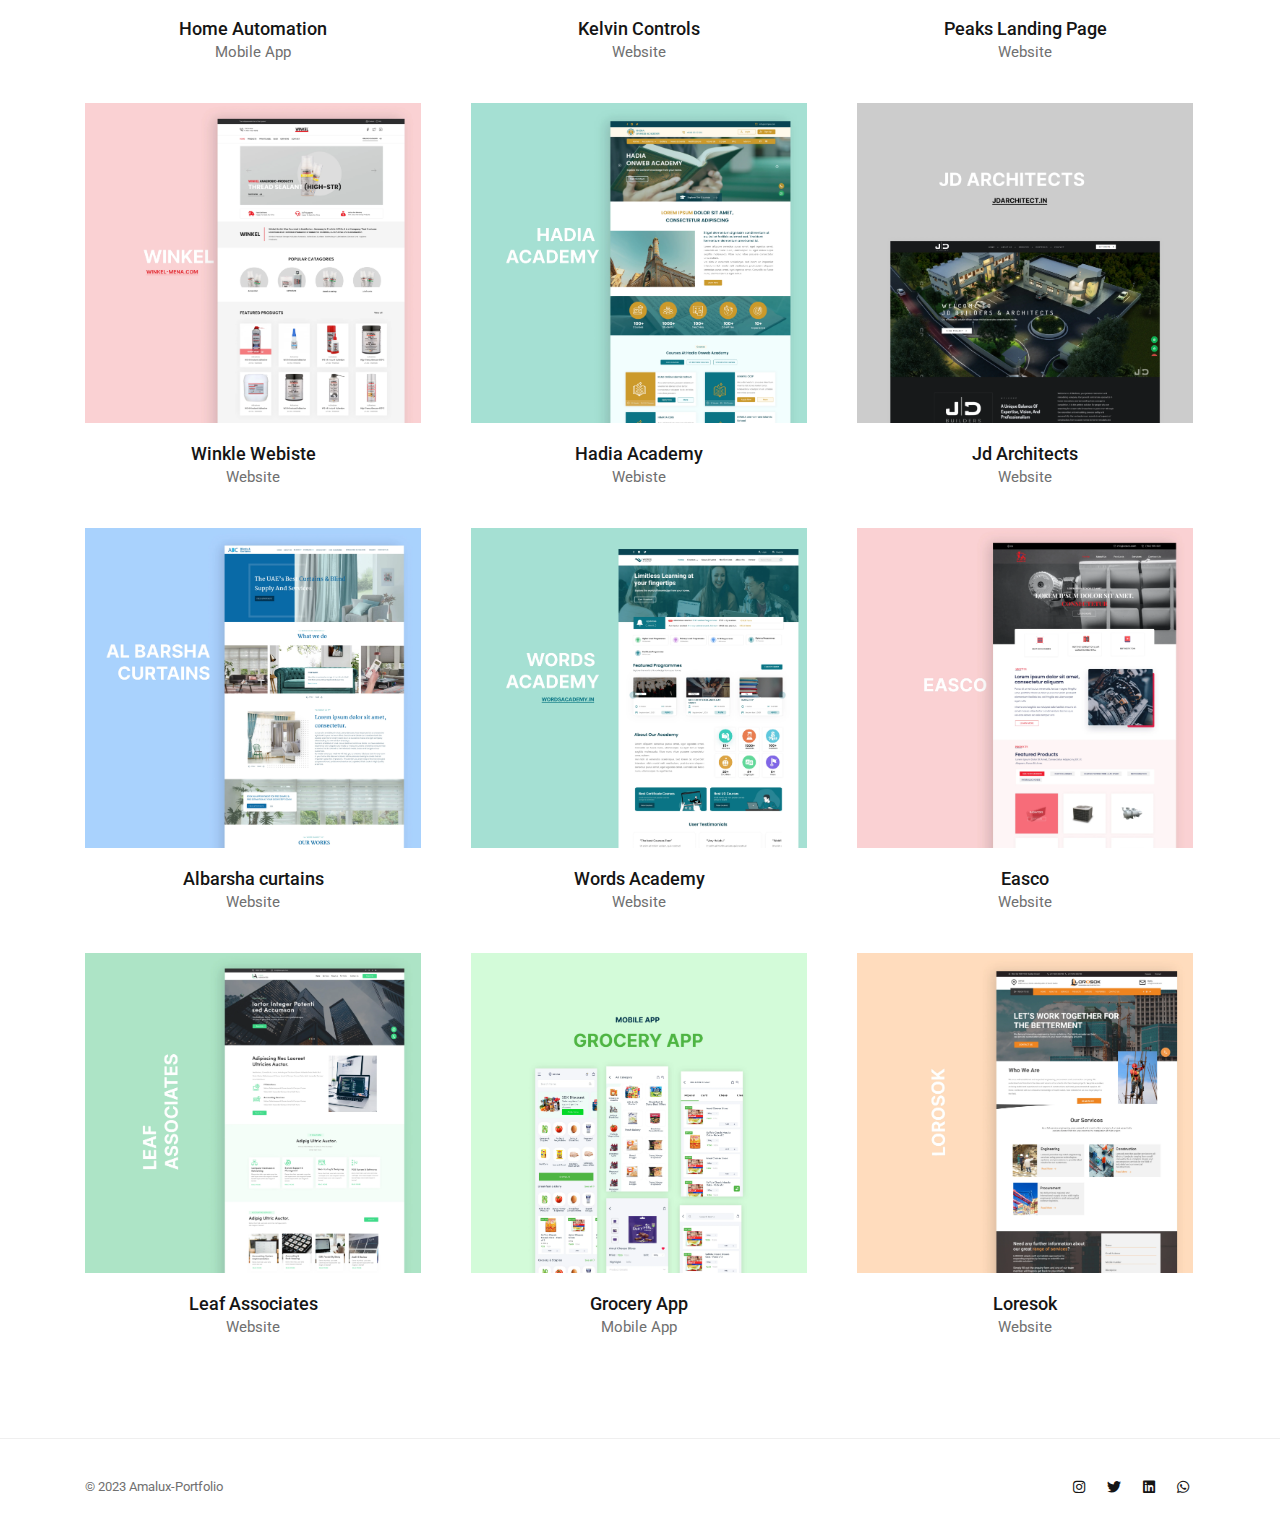
==== commit 62e8ee62: "update-case study" ====
--- a/index.html
+++ b/index.html
@@ -28,6 +28,8 @@
 
         <link rel='stylesheet' id='main-css'  href='style.css' type='text/css' media='all' />
 
+
+
     </head>
     <body>
         <!-- Page Wrapper -->
@@ -36,7 +38,7 @@
             <header id="masthead" class="site-header hamburger-side" role="banner">		
                 <div class="container">
                     <div id="site-branding">			
-                        <a class="logo-brand" href="index-basic.html">
+                        <a class="logo-brand" href="index.html">
                             <img class="logo" src="assets/images/logo/logo.png" alt="Logo">					                            
                             <img class="retina-logo" src="assets/images/logo/logo2x.png" alt="Retina Logo">					                            
                         </a>	
@@ -44,7 +46,7 @@
                     <span id="ham-trigger-wrap">
                         <span class="ham-trigger">
                             <div class="btn-container button outlined">
-                                <a href="assets/Amal-UIUX-Web-Designer-3yr-exp.pdf" title="Resume"  target="_self">My Resume</a>
+                                <a href="assets/Amal-UIUX-Web-Designer-3yr-exp.pdf" title="Resume"  target="_blank">My Resume</a>
                             </div>                          
                         </span>                            
                     </span>
@@ -99,6 +101,28 @@
                                                          data-defaultfilter="*" >
 
                                                     
+                                                         <div class="cbp-item  case">                                                            
+                                                            <a class="cbp-caption"  href="portfolio-lms-case-study.html">
+                                                                <div class="cbp-caption">		                                                                    
+                                                                    <div class="cbp-caption-defaultWrap">							
+                                                                        <img src="assets/case-study/lms/thumb.webp" class="portfolio-thumbnail" alt="empty" >
+                                                                    </div>
+                                                                    <div class="cbp-caption-activeWrap">
+                                                                        <div class="cbp-l-caption-alignCenter">
+                                                                            <div class="cbp-l-caption-body">
+                                                                                <div class="cbp-l-caption-title">
+                                                                                    <img src="assets/images/svg/overlay-arrow.svg" class="icon-arrow" alt="overlay-arrow">
+                                                                                </div>                                                                          
+                                                                            </div>
+                                                                        </div>
+                                                                    </div>
+                                                                </div>  
+                                                                <div class="cbp-l-grid-agency-title alignCenter">Learning Management System</div>
+                                                                <div class="cbp-l-grid-agency-desc alignCenter">UI/UX Case study</div>
+                                                                
+                                                            </a>                                                            
+                                                        </div> 
+
                                                         <div class="cbp-item  web">                                                           
                                                             <a class="cbp-caption" href="portfolio-pnl.html">
                                                                 <div class="cbp-caption">		                                                                    
@@ -470,18 +494,27 @@
                                                             </a>                                                            
                                                         </div>  
 
-                                                        <div class="cbp-item  case">                                                            
-                                                            <a class="cbp-caption"  href="#">
-                                                                <div class="cbp-caption">		                                                                    
-                                                                    <div class="cbp-caption-defaultWrap">							
-                                                                        <img src="assets/images/empty.jpg" class="portfolio-thumbnail" alt="empty" >
-                                                                    </div>
-
-                                                                </div>  
-                                                                <div class="cbp-l-grid-agency-title alignCenter">Case studies will update in coming days </div>
+                                                        <!-- <div class="cbp-item  case">                                                            
+                                                            <a class="cbp-caption"  href="portfolio-lms-case-study.html">
+                                                                <div class="cbp-caption">		                                                                    
+                                                                    <div class="cbp-caption-defaultWrap">							
+                                                                        <img src="assets/case-study/lms/thumb.webp" class="portfolio-thumbnail" alt="empty" >
+                                                                    </div>
+                                                                    <div class="cbp-caption-activeWrap">
+                                                                        <div class="cbp-l-caption-alignCenter">
+                                                                            <div class="cbp-l-caption-body">
+                                                                                <div class="cbp-l-caption-title">
+                                                                                    <img src="assets/images/svg/overlay-arrow.svg" class="icon-arrow" alt="overlay-arrow">
+                                                                                </div>                                                                          
+                                                                            </div>
+                                                                        </div>
+                                                                    </div>
+                                                                </div>  
+                                                                <div class="cbp-l-grid-agency-title alignCenter">Learning Management System</div>
+                                                                <div class="cbp-l-grid-agency-desc alignCenter">UI/UX Case study</div>
                                                                 
                                                             </a>                                                            
-                                                        </div>  
+                                                        </div>   -->
 
 
                                                     </div><!--End #grid-container-->
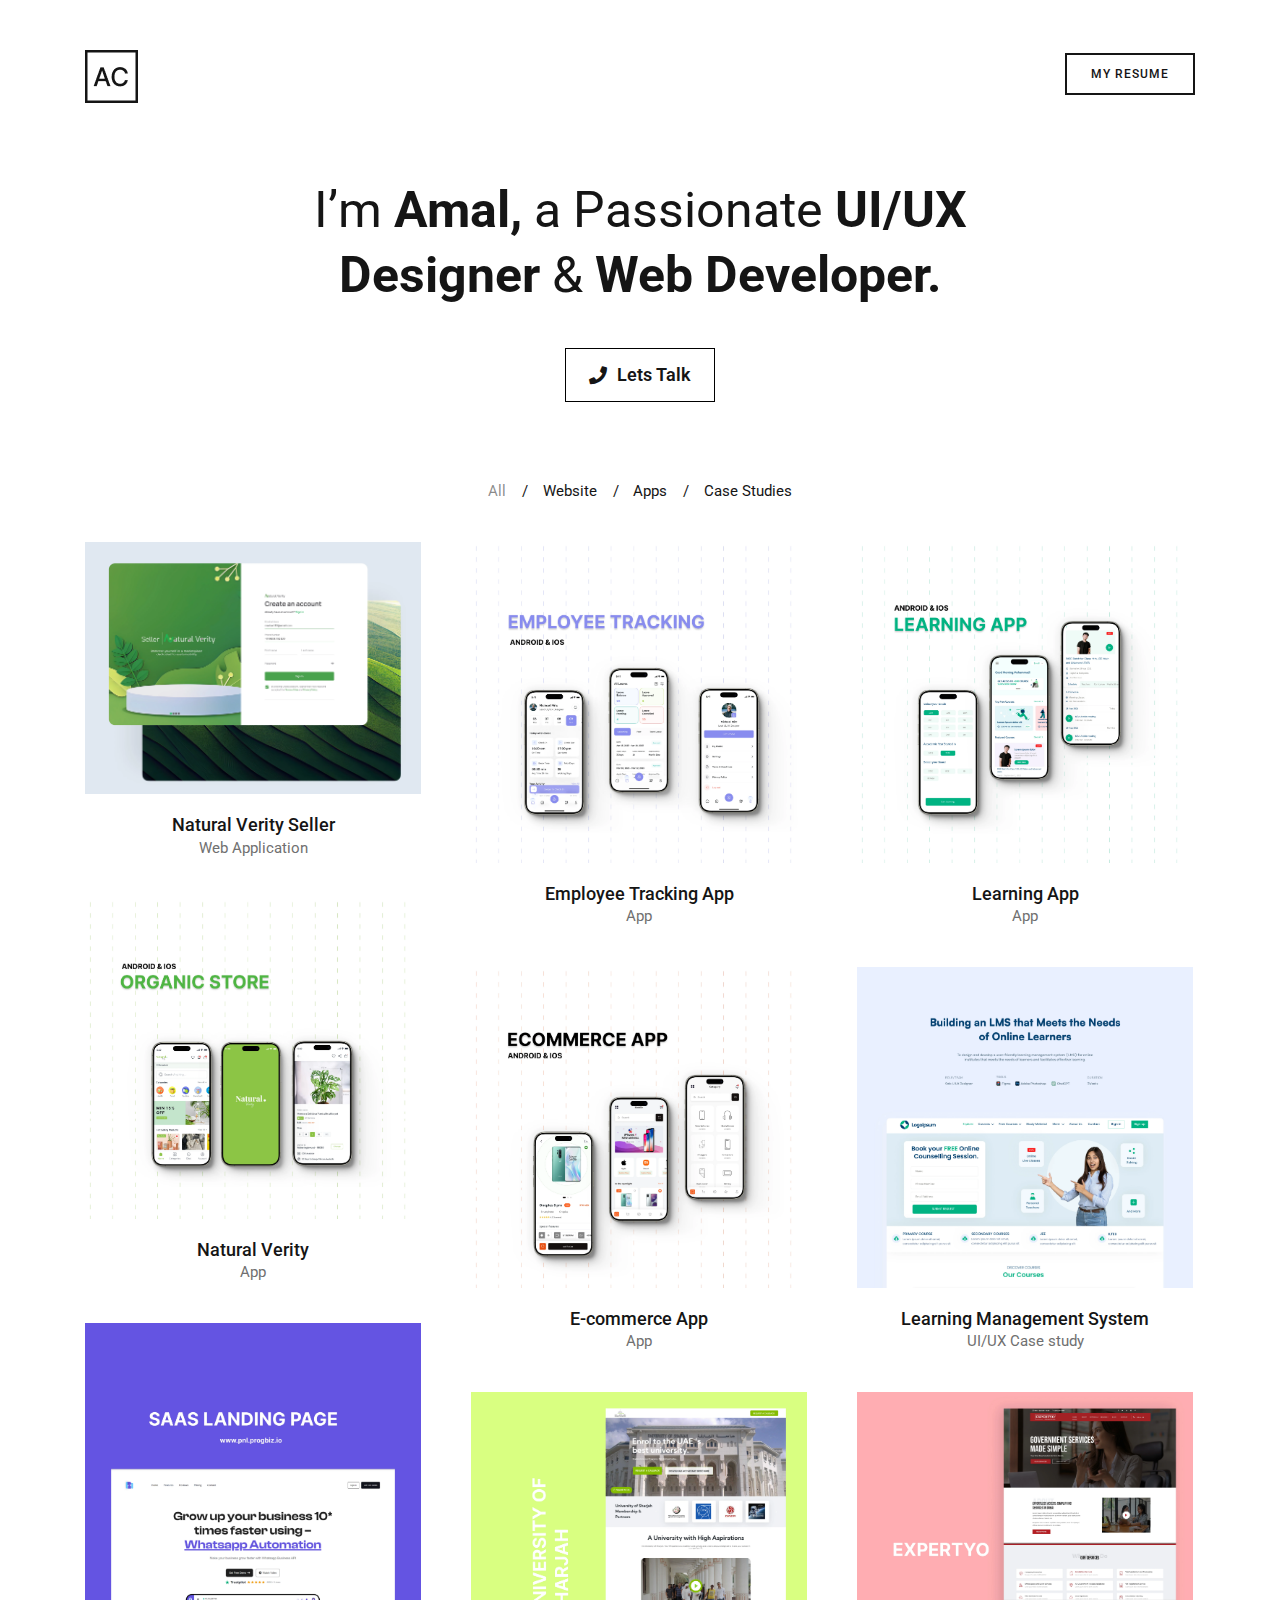
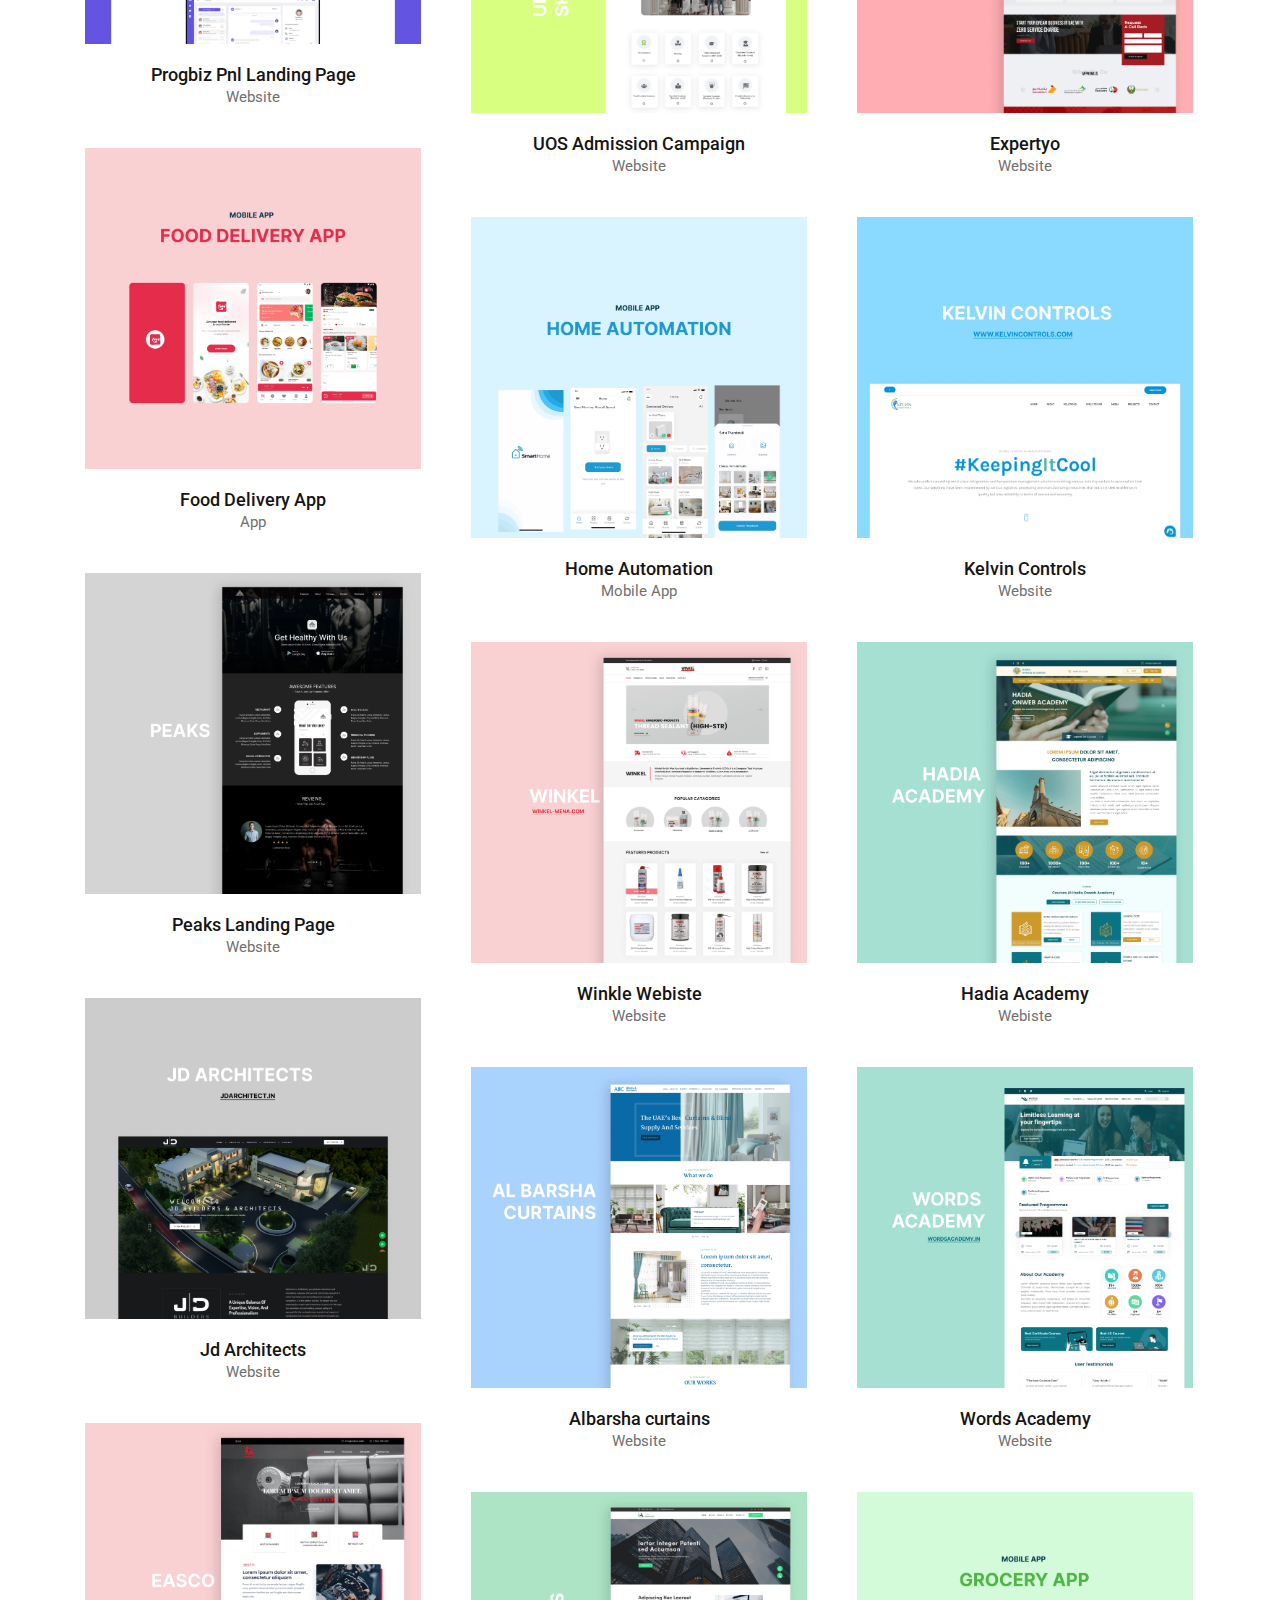
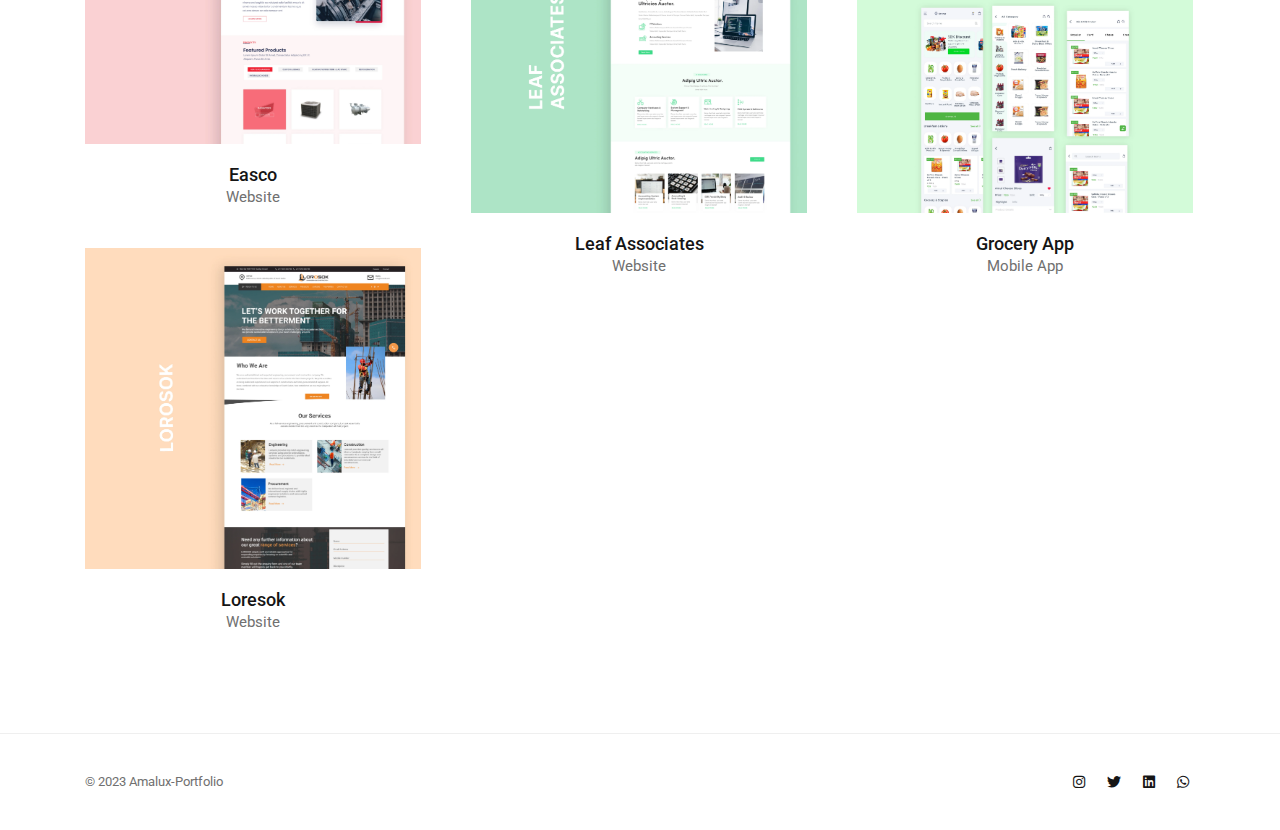
==== commit 76151cfb: "new" ====
--- a/index.html
+++ b/index.html
@@ -31,6 +31,15 @@
 
 
     </head>
+    <!-- Google tag (gtag.js) -->
+<script async src="https://www.googletagmanager.com/gtag/js?id=G-PE3PY79YEH"></script>
+<script>
+  window.dataLayer = window.dataLayer || [];
+  function gtag(){dataLayer.push(arguments);}
+  gtag('js', new Date());
+
+  gtag('config', 'G-PE3PY79YEH');
+</script>
     <body>
         <!-- Page Wrapper -->
         <div id="page" class="site">
@@ -71,6 +80,21 @@
                                                     </h1>
                                                 </div>
 
+                                                <a href="tel:+917012287768" class="mx-auto" style="    text-align: center;
+                                                font-size: 18px;
+                                                font-weight: 600;
+                                                color: #151515;
+                                                padding: 10px;
+                                                border: 1px solid #000;
+                                                display: flex;
+                                                justify-content: center;
+                                                max-width: 150px;
+                                                align-items: center;
+                                                gap: 10px;
+                                                margin: 40px;">
+    <i class="fa fa-phone" aria-hidden="true"></i>
+    Lets Talk</a>
+
                                             </div>
                                         </div>     
                                     </div>         
@@ -100,7 +124,120 @@
                                                          data-gaphorizontal="40" data-gapvertical="50" data-displaytype="default" data-large-desktop="3" data-tablet-landscape="3" data-tablet-portrait="2" data-mobile="1" 
                                                          data-defaultfilter="*" >
 
-                                                    
+
+                                                         <div class="cbp-item  web">                                                           
+                                                            <a class="cbp-caption" href="portfolio-nv.html">
+                                                                <div class="cbp-caption">		                                                                    
+                                                                    <div class="cbp-caption-defaultWrap">							
+                                                                        <img src="assets/img/natural-verity/natural-verity-thumb.webp" class="portfolio-thumbnail" alt="pnl" >
+                                                                    </div>
+
+                                                                    <div class="cbp-caption-activeWrap">
+                                                                        <div class="cbp-l-caption-alignCenter">
+                                                                            <div class="cbp-l-caption-body">
+                                                                                <div class="cbp-l-caption-title">
+                                                                                    <img src="assets/images/svg/overlay-arrow.svg" class="icon-arrow" alt="overlay-arrow">
+                                                                                </div>                                                                          
+                                                                            </div>
+                                                                        </div>
+                                                                    </div>
+                                                                </div>  
+                                                                <div class="cbp-l-grid-agency-title alignCenter">Natural Verity Seller</div>
+                                                                <div class="cbp-l-grid-agency-desc alignCenter">Web Application</div>
+                                                            </a>                                                           
+                                                        </div>
+
+
+                                                         <div class="cbp-item  mob">
+                                                            <a class="cbp-caption cbp-lightbox" data-title="Ecommerce-app" href="assets/img/natural-verity/emplyee-tracking.webp" >
+                                                                <div class="cbp-caption">		                                                                    
+                                                                    <div class="cbp-caption-defaultWrap">							
+                                                                        <img src="assets/img/natural-verity/emplyee-tracking.webp" class="portfolio-thumbnail" alt="Employee-app" >
+                                                                    </div>
+
+                                                                    <div class="cbp-caption-activeWrap">
+                                                                        <div class="cbp-l-caption-alignCenter">
+                                                                            <div class="cbp-l-caption-body">
+                                                                                <div class="cbp-l-caption-title">
+                                                                                    <img src="assets/images/svg/overlay-arrow.svg" class="icon-arrow" alt="overlay-arrow">
+                                                                                </div>                                                                          
+                                                                            </div>
+                                                                        </div>
+                                                                    </div>
+                                                                </div>  
+                                                                <div class="cbp-l-grid-agency-title alignCenter">Employee Tracking App</div>
+                                                                <div class="cbp-l-grid-agency-desc alignCenter">App</div>
+                                                            </a>                                                            
+                                                        </div>
+
+
+                                                         <div class="cbp-item  mob">
+                                                            <a class="cbp-caption cbp-lightbox" data-title="Ecommerce-app" href="assets/img/natural-verity/learning-app-ui.webp" >
+                                                                <div class="cbp-caption">		                                                                    
+                                                                    <div class="cbp-caption-defaultWrap">							
+                                                                        <img src="assets/img/natural-verity/learning-app-ui.webp" class="portfolio-thumbnail" alt="LMS-app" >
+                                                                    </div>
+
+                                                                    <div class="cbp-caption-activeWrap">
+                                                                        <div class="cbp-l-caption-alignCenter">
+                                                                            <div class="cbp-l-caption-body">
+                                                                                <div class="cbp-l-caption-title">
+                                                                                    <img src="assets/images/svg/overlay-arrow.svg" class="icon-arrow" alt="overlay-arrow">
+                                                                                </div>                                                                          
+                                                                            </div>
+                                                                        </div>
+                                                                    </div>
+                                                                </div>  
+                                                                <div class="cbp-l-grid-agency-title alignCenter">Learning App</div>
+                                                                <div class="cbp-l-grid-agency-desc alignCenter">App</div>
+                                                            </a>                                                            
+                                                        </div>
+
+                                                         <div class="cbp-item  mob">
+                                                            <a class="cbp-caption cbp-lightbox" data-title="Ecommerce-app" href="assets/img/natural-verity/organic-store-ui.webp" >
+                                                                <div class="cbp-caption">		                                                                    
+                                                                    <div class="cbp-caption-defaultWrap">							
+                                                                        <img src="assets/img/natural-verity/organic-store-ui.webp" class="portfolio-thumbnail" alt="Organic-app" >
+                                                                    </div>
+
+                                                                    <div class="cbp-caption-activeWrap">
+                                                                        <div class="cbp-l-caption-alignCenter">
+                                                                            <div class="cbp-l-caption-body">
+                                                                                <div class="cbp-l-caption-title">
+                                                                                    <img src="assets/images/svg/overlay-arrow.svg" class="icon-arrow" alt="overlay-arrow">
+                                                                                </div>                                                                          
+                                                                            </div>
+                                                                        </div>
+                                                                    </div>
+                                                                </div>  
+                                                                <div class="cbp-l-grid-agency-title alignCenter">Natural Verity</div>
+                                                                <div class="cbp-l-grid-agency-desc alignCenter">App</div>
+                                                            </a>                                                            
+                                                        </div>
+
+
+                                                         <div class="cbp-item  mob">
+                                                            <a class="cbp-caption cbp-lightbox" data-title="Ecommerce-app" href="assets/img/natural-verity/ecommerce-ui.webp" >
+                                                                <div class="cbp-caption">		                                                                    
+                                                                    <div class="cbp-caption-defaultWrap">							
+                                                                        <img src="assets/img/natural-verity/ecommerce-ui.webp" class="portfolio-thumbnail" alt="Ecommerce-app" >
+                                                                    </div>
+
+                                                                    <div class="cbp-caption-activeWrap">
+                                                                        <div class="cbp-l-caption-alignCenter">
+                                                                            <div class="cbp-l-caption-body">
+                                                                                <div class="cbp-l-caption-title">
+                                                                                    <img src="assets/images/svg/overlay-arrow.svg" class="icon-arrow" alt="overlay-arrow">
+                                                                                </div>                                                                          
+                                                                            </div>
+                                                                        </div>
+                                                                    </div>
+                                                                </div>  
+                                                                <div class="cbp-l-grid-agency-title alignCenter">E-commerce App</div>
+                                                                <div class="cbp-l-grid-agency-desc alignCenter">App</div>
+                                                            </a>                                                            
+                                                        </div>
+
                                                          <div class="cbp-item  case">                                                            
                                                             <a class="cbp-caption"  href="portfolio-lms-case-study.html">
                                                                 <div class="cbp-caption">		                                                                    
@@ -213,27 +350,7 @@
                                                             </a>                                                            
                                                         </div>
 
-                                                        <div class="cbp-item  mob">
-                                                            <a class="cbp-caption cbp-lightbox" data-title="lms" href="assets/img/lms/thumb.webp" >
-                                                                <div class="cbp-caption">		                                                                    
-                                                                    <div class="cbp-caption-defaultWrap">							
-                                                                        <img src="assets/img/lms/thumb.webp" class="portfolio-thumbnail" alt="lms" >
-                                                                    </div>
-
-                                                                    <div class="cbp-caption-activeWrap">
-                                                                        <div class="cbp-l-caption-alignCenter">
-                                                                            <div class="cbp-l-caption-body">
-                                                                                <div class="cbp-l-caption-title">
-                                                                                    <img src="assets/images/svg/overlay-arrow.svg" class="icon-arrow" alt="overlay-arrow">
-                                                                                </div>                                                                          
-                                                                            </div>
-                                                                        </div>
-                                                                    </div>
-                                                                </div>  
-                                                                <div class="cbp-l-grid-agency-title alignCenter">LMS App</div>
-                                                                <div class="cbp-l-grid-agency-desc alignCenter">Mobile App</div>
-                                                            </a>                                                            
-                                                        </div>
+                                                        
 
 
                                                         <div class="cbp-item  mob">                                                            
